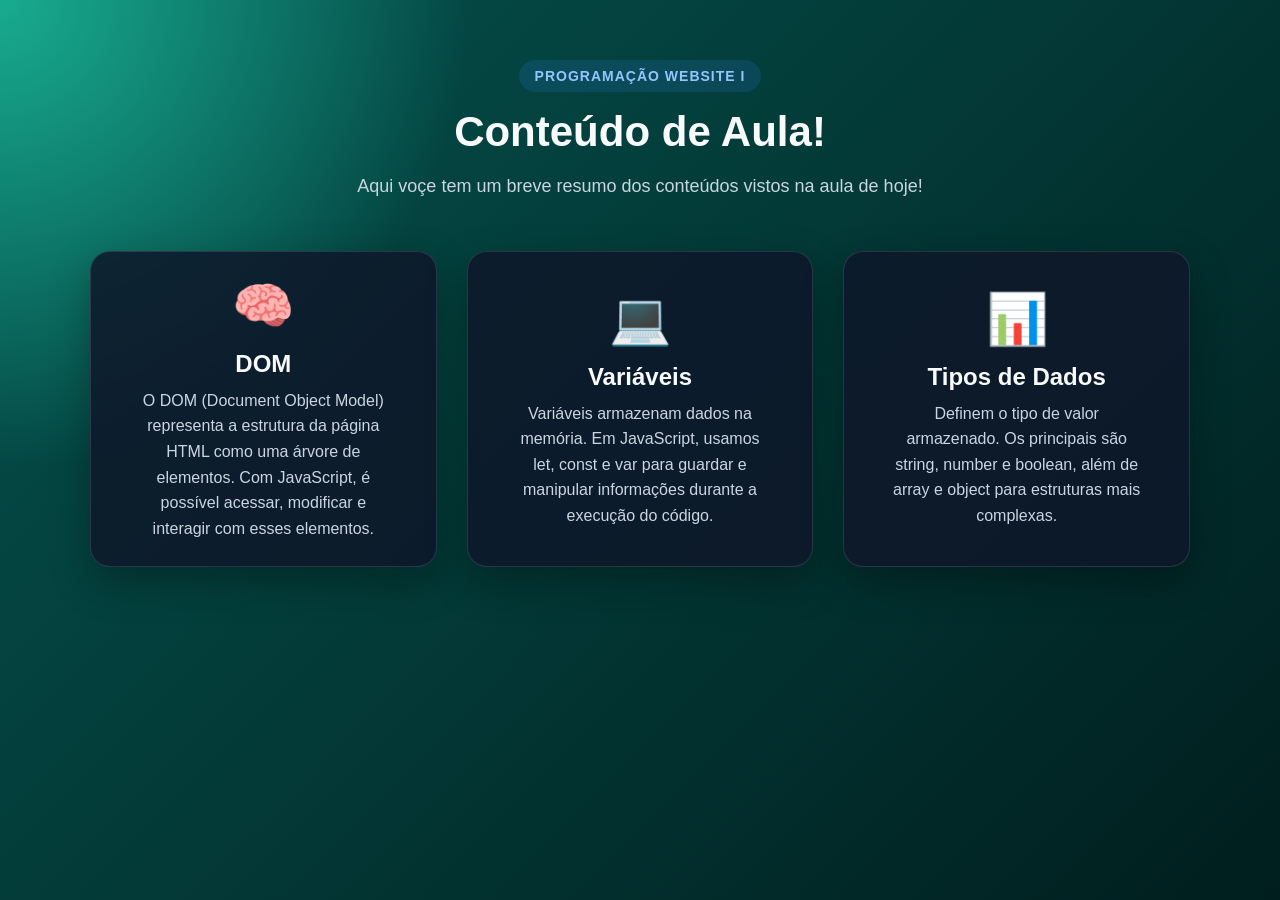
==== ExemploDOM/pagina2.html @ 61dfb81e "Trabalho sobre os conteúdos vistos em aula" ====
<!DOCTYPE html>
<html lang="pt-BR">

<head>
  <meta charset="UTF-8">
  <meta name="viewport" content="width=device-width, initial-scale=1.0">
  <title>Parabéns!</title>
  <link rel="stylesheet" href="css/style.css">
</head>

<body>
  <main class="container">

    <!-- Cabeçalho -->
    <section class="hero">
      <p class="tag">Programação Website I</p>
      <h1>Conteúdo de Aula!</h1>
      <p class="descricao">
        Aqui voçe tem um breve resumo dos conteúdos vistos na aula de hoje!
      </p>
    </section>

    <!-- NOVA ÁREA COM 3 BLOCOS -->
    <section class="area-3-colunas">

  <div class="box">
    <span class="icone-box">🧠</span>
    <h2>DOM</h2>
    <p>
      O DOM (Document Object Model) representa a estrutura da página HTML como
      uma árvore de elementos. Com JavaScript, é possível acessar, modificar e
      interagir com esses elementos.
    </p>
  </div>

  <div class="box">
    <span class="icone-box">💻</span>
    <h2>Variáveis</h2>
    <p>
      Variáveis armazenam dados na memória. Em JavaScript, usamos let, const e var
      para guardar e manipular informações durante a execução do código.
    </p>
  </div>

  <div class="box">
    <span class="icone-box">📊</span>
    <h2>Tipos de Dados</h2>
    <p>
      Definem o tipo de valor armazenado. Os principais são string, number e boolean,
      além de array e object para estruturas mais complexas.
    </p>
  </div>

</section>

  </main>
</body>

</html>
---- ExemploDOM/css/style.css ----
/* Remove margens e espaçamentos padrões dos navegadores */
* {
  margin: 0;
  padding: 0;
  box-sizing: border-box;
}

/* Estiliza o corpo da página */
body {
  min-height: 100vh;
  font-family: Arial, Helvetica, sans-serif;
  background:
    radial-gradient(circle at top left, #18ab90, transparent 30%),
    linear-gradient(135deg, #05524d, #001e1e);
  color: #f8fafc;
}

/* Define largura máxima do conteúdo */
.container {
  width: 90%;
  max-width: 1100px;
  margin: 0 auto;
  padding: 60px 0;
}

/* Centraliza o cabeçalho */
.hero {
  text-align: center;
  margin-bottom: 50px;
}

/* Estiliza a etiqueta superior */
.tag {
  display: inline-block;
  padding: 8px 16px;
  margin-bottom: 16px;
  border-radius: 999px;
  background-color: rgba(59, 130, 246, 0.15);
  color: #93c5fd;
  font-size: 14px;
  font-weight: bold;
  letter-spacing: 1px;
  text-transform: uppercase;
}

/* Estiliza o título principal */
.hero h1 {
  font-size: 42px;
  margin-bottom: 16px;
}

/* Estiliza o parágrafo de descrição */
.descricao {
  max-width: 650px;
  margin: 0 auto;
  color: #cbd5e1;
  font-size: 18px;
  line-height: 1.6;
}

/* Divide a área do projeto em duas colunas */
.area-projeto {
  display: grid;
  grid-template-columns: 1fr 1fr;
  gap: 32px;
  align-items: center;
}

/* Estiliza o card de informações */
.card-info {
  background-color: rgba(15, 23, 42, 0.85);
  border: 1px solid rgba(148, 163, 184, 0.2);
  border-radius: 24px;
  padding: 32px;
  box-shadow: 0 20px 50px rgba(0, 0, 0, 0.35);
}

/* Estiliza o título do card */
.card-info h2 {
  font-size: 28px;
  margin-bottom: 12px;
}

/* Estiliza o texto do card */
.card-info p {
  color: #cbd5e1;
  line-height: 1.6;
  margin-bottom: 24px;
}

/* Estiliza a caixa de status */
.status-box {
  display: flex;
  justify-content: space-between;
  align-items: center;
  background-color: rgba(2, 6, 23, 0.7);
  border-radius: 16px;
  padding: 16px;
  margin-bottom: 24px;
}

/* Estiliza o texto "Status:" */
.status-box span {
  color: #94a3b8;
}

/* Estiliza o texto do status */
.status-box strong {
  color: #facc15;
}

/* Estiliza o botão principal */
.btn-principal {
  width: 100%;
  padding: 15px 20px;
  border: none;
  border-radius: 16px;
  background: linear-gradient(135deg, #047b63, #16dd9a);
  color: white;
  font-size: 16px;
  font-weight: bold;
  cursor: pointer;
  transition: 0.3s;
}

/* Efeito quando passa o mouse no botão */
.btn-principal:hover {
  transform: translateY(-3px);
  box-shadow: 0 12px 30px rgba(37, 99, 235, 0.35);
}

/* Estiliza a peça do quebra-cabeça */
.peca {
  min-height: 340px;
  border-radius: 32px;
  display: flex;
  justify-content: center;
  align-items: center;
  transition: 0.4s;
  position: relative;
  overflow: hidden;
}

/* Cria um brilho visual na peça */
.peca::before {
  content: "";
  position: absolute;
  inset: 0;
  background: linear-gradient(135deg, transparent, rgba(255, 255, 255, 0.15));
}

/* Organiza o conteúdo interno da peça */
.peca-conteudo {
  position: relative;
  text-align: center;
  padding: 30px;
}

/* Estiliza o ícone da peça */
.icone {
  display: block;
  font-size: 70px;
  margin-bottom: 20px;
}

/* Estiliza o título da peça */
.peca h3 {
  font-size: 30px;
  margin-bottom: 12px;
}

/* Estiliza o texto da peça */
.peca p {
  color: #e2e8f0;
  font-size: 18px;
}

/* Estado inicial da peça */
.bloqueada {
  background: linear-gradient(135deg, #334155, #0f172a);
  border: 2px solid rgba(0, 106, 255, 0.2);
  filter: grayscale(40%);
}

/* Estado ativado da peça */
.ativa {
  background: linear-gradient(135deg, #16a34a, #22c55e);
  border: 2px solid rgba(187, 247, 208, 0.6);
  box-shadow: 0 25px 60px rgba(34, 197, 94, 0.35);
  transform: scale(1.03);
}

/* Altera a cor do título quando a peça está ativa */
.ativa h3 {
  color: #ffffff;
}

/* Adaptação para telas menores */
@media (max-width: 800px) {
  .area-projeto {
    grid-template-columns: 1fr;
  }

  .hero h1 {
    font-size: 32px;
  }
}

/* ========================= */
/* PÁGINA 2 - ÁREA VERTICAL */
/* ========================= */

.area-vertical {
  display: flex;
  flex-direction: column;
  align-items: center;
  gap: 25px;
  margin-top: 40px;
}

/* Caixas (retângulos) */
.box {
  width: 100%;
  max-width: 700px;
  background-color: rgba(15, 23, 42, 0.85);
  border: 1px solid rgba(148, 163, 184, 0.2);
  border-radius: 20px;
  padding: 25px;
  text-align: center;
  box-shadow: 0 15px 40px rgba(0, 0, 0, 0.3);
  transition: 0.3s;
}

/* Efeito ao passar o mouse */
.box:hover {
  transform: translateY(-5px);
  box-shadow: 0 20px 50px rgba(0, 0, 0, 0.4);
}

/* Título */
.box h2 {
  margin-bottom: 10px;
}

/* Texto */
.box p {
  color: #cbd5e1;
  line-height: 1.5;
}

/* ========================= */
/* ÁREA DAS 3 COLUNAS */
/* ========================= */

.area-3-colunas {
  display: grid;
  grid-template-columns: repeat(3, 1fr);
  gap: 30px;
  margin-top: 50px;
}

/* ========================= */
/* CAIXAS */
/* ========================= */

.box {
  min-height: 300px;
  background: rgba(15, 23, 42, 0.85);
  border: 1px solid rgba(148, 163, 184, 0.2);
  border-radius: 20px;
  padding: 25px;

  /* CENTRALIZA TUDO */
  display: flex;
  flex-direction: column;
  justify-content: center;
  align-items: center;
  text-align: center;

  /* EFEITOS */
  position: relative;
  overflow: hidden;
  transition: 0.3s;
}

/* ========================= */
/* BRILHO (efeito premium) */
/* ========================= */

.box::before {
  content: "";
  position: absolute;
  inset: 0;
  background: linear-gradient(120deg, transparent, rgba(255, 255, 255, 0.2), transparent);
  opacity: 0;
  transition: 0.4s;
}

/* ========================= */
/* HOVER */
/* ========================= */

.box:hover {
  transform: translateY(-10px) scale(1.02);
  box-shadow: 0 25px 60px rgba(0, 0, 0, 0.4);
}

.box:hover::before {
  opacity: 1;
}

/* ========================= */
/* ÍCONE */
/* ========================= */

.icone-box {
  font-size: 50px;
  margin-bottom: 15px;
  transition: 0.3s;
}

/* animação do ícone */
.box:hover .icone-box {
  transform: scale(1.2) rotate(5deg);
}

/* ========================= */
/* TEXTO */
/* ========================= */

.box h2 {
  margin-bottom: 10px;
}

.box p {
  color: #cbd5e1;
  line-height: 1.6;
  max-width: 250px; /* evita texto muito largo */
}
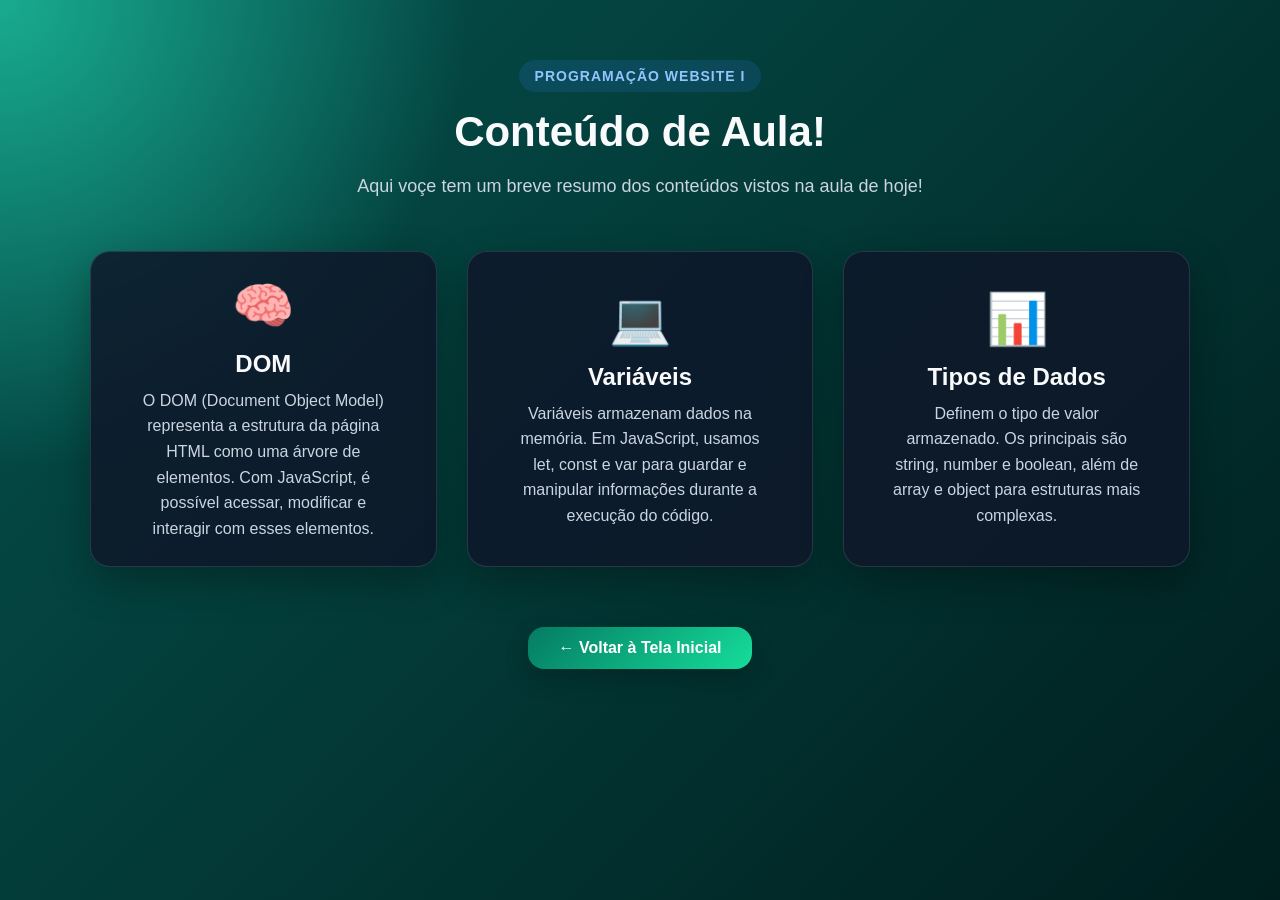
==== commit 69adb16e: "atualização do projeto" ====
--- a/ExemploDOM/pagina2.html
+++ b/ExemploDOM/pagina2.html
@@ -52,7 +52,10 @@
   </div>
 
 </section>
-
+    <!-- Botão para voltar à página inicial -->
+    <div style="text-align: center; margin-top: 60px;">
+      <a href="index.html" class="btn-voltar">← Voltar à Tela Inicial</a>
+    </div>
   </main>
 </body>
 
--- a/ExemploDOM/css/style.css
+++ b/ExemploDOM/css/style.css
@@ -64,6 +64,56 @@
   grid-template-columns: 1fr 1fr;
   gap: 32px;
   align-items: center;
+  margin-bottom: 60px;
+}
+
+/* ========================= */
+/* SEÇÃO DE PROGRESSO */
+/* ========================= */
+
+.progresso {
+  background-color: rgba(15, 23, 42, 0.85);
+  border: 1px solid rgba(148, 163, 184, 0.2);
+  border-radius: 24px;
+  padding: 32px;
+  box-shadow: 0 20px 50px rgba(0, 0, 0, 0.35);
+  margin-bottom: 60px;
+  text-align: center;
+}
+
+.progresso h3 {
+  font-size: 24px;
+  margin-bottom: 20px;
+  color: #f8fafc;
+}
+
+.barra-progresso {
+  width: 100%;
+  height: 20px;
+  background-color: rgba(94, 109, 126, 0.3);
+  border-radius: 10px;
+  overflow: hidden;
+  margin-bottom: 16px;
+  box-shadow: inset 0 2px 4px rgba(0, 0, 0, 0.3);
+}
+
+.barra-preenchida {
+  height: 100%;
+  width: 0%;
+  background-color: #facc15;
+  transition: width 0.5s ease, background-color 0.5s ease;
+  border-radius: 10px;
+}
+
+.progresso p {
+  color: #cbd5e1;
+  font-size: 16px;
+}
+
+.progresso p span {
+  color: #facc15;
+  font-weight: bold;
+  font-size: 18px;
 }
 
 /* Estiliza o card de informações */
@@ -132,13 +182,25 @@
 /* Estiliza a peça do quebra-cabeça */
 .peca {
   min-height: 340px;
-  border-radius: 32px;
+  width: 100%;
   display: flex;
   justify-content: center;
   align-items: center;
   transition: 0.4s;
   position: relative;
-  overflow: hidden;
+  overflow: visible;
+  
+  /* Formato realista de peça de quebra-cabeça */
+  clip-path: polygon(
+    /* Topo */
+    10% 5%, 10% 0%, 30% 0%, 35% 8%, 40% 0%, 60% 0%, 65% 8%, 70% 0%, 90% 0%, 90% 5%,
+    /* Direita */
+    95% 20%, 100% 25%, 95% 30%, 100% 50%, 95% 55%, 100% 60%, 95% 70%, 90% 75%, 90% 95%,
+    /* Fundo */
+    70% 100%, 65% 92%, 60% 100%, 40% 100%, 35% 92%, 30% 100%, 10% 100%, 10% 95%,
+    /* Esquerda */
+    5% 70%, 0% 60%, 5% 55%, 0% 50%, 5% 30%, 0% 25%, 5% 20%
+  );
 }
 
 /* Cria um brilho visual na peça */
@@ -147,6 +209,16 @@
   position: absolute;
   inset: 0;
   background: linear-gradient(135deg, transparent, rgba(255, 255, 255, 0.15));
+  clip-path: polygon(
+    /* Topo */
+    10% 5%, 10% 0%, 30% 0%, 35% 8%, 40% 0%, 60% 0%, 65% 8%, 70% 0%, 90% 0%, 90% 5%,
+    /* Direita */
+    95% 20%, 100% 25%, 95% 30%, 100% 50%, 95% 55%, 100% 60%, 95% 70%, 90% 75%, 90% 95%,
+    /* Fundo */
+    70% 100%, 65% 92%, 60% 100%, 40% 100%, 35% 92%, 30% 100%, 10% 100%, 10% 95%,
+    /* Esquerda */
+    5% 70%, 0% 60%, 5% 55%, 0% 50%, 5% 30%, 0% 25%, 5% 20%
+  );
 }
 
 /* Organiza o conteúdo interno da peça */
@@ -193,6 +265,42 @@
 /* Altera a cor do título quando a peça está ativa */
 .ativa h3 {
   color: #ffffff;
+}
+
+/* ========================= */
+/* DESAFIO — MUDANÇA DE CORES */
+/* ========================= */
+
+/* Cor Azul */
+.cor-azul {
+  background: linear-gradient(135deg, #0066ff, #0033cc);
+  border: 2px solid rgba(0, 150, 255, 0.6);
+  box-shadow: 0 25px 60px rgba(0, 102, 255, 0.35);
+  transform: scale(1.03);
+}
+
+/* Cor Roxo */
+.cor-roxo {
+  background: linear-gradient(135deg, #9933ff, #6600cc);
+  border: 2px solid rgba(153, 51, 255, 0.6);
+  box-shadow: 0 25px 60px rgba(153, 51, 255, 0.35);
+  transform: scale(1.03);
+}
+
+/* Cor Rosa */
+.cor-rosa {
+  background: linear-gradient(135deg, #ff0099, #cc0066);
+  border: 2px solid rgba(255, 0, 153, 0.6);
+  box-shadow: 0 25px 60px rgba(255, 0, 153, 0.35);
+  transform: scale(1.03);
+}
+
+/* Cor Laranja */
+.cor-laranja {
+  background: linear-gradient(135deg, #ff6600, #cc5200);
+  border: 2px solid rgba(255, 102, 0, 0.6);
+  box-shadow: 0 25px 60px rgba(255, 102, 0, 0.35);
+  transform: scale(1.03);
 }
 
 /* Adaptação para telas menores */
@@ -336,4 +444,27 @@
   color: #cbd5e1;
   line-height: 1.6;
   max-width: 250px; /* evita texto muito largo */
-}+}
+
+/* ========================= */
+/* BOTÃO VOLTAR */
+/* ========================= */
+
+.btn-voltar {
+  display: inline-block;
+  padding: 12px 30px;
+  background: linear-gradient(135deg, #047b63, #16dd9a);
+  color: white;
+  text-decoration: none;
+  border-radius: 16px;
+  font-weight: bold;
+  font-size: 16px;
+  transition: 0.3s;
+  box-shadow: 0 10px 25px rgba(0, 0, 0, 0.2);
+}
+
+.btn-voltar:hover {
+  transform: translateY(-3px);
+  box-shadow: 0 15px 40px rgba(22, 221, 154, 0.4);
+}
+
